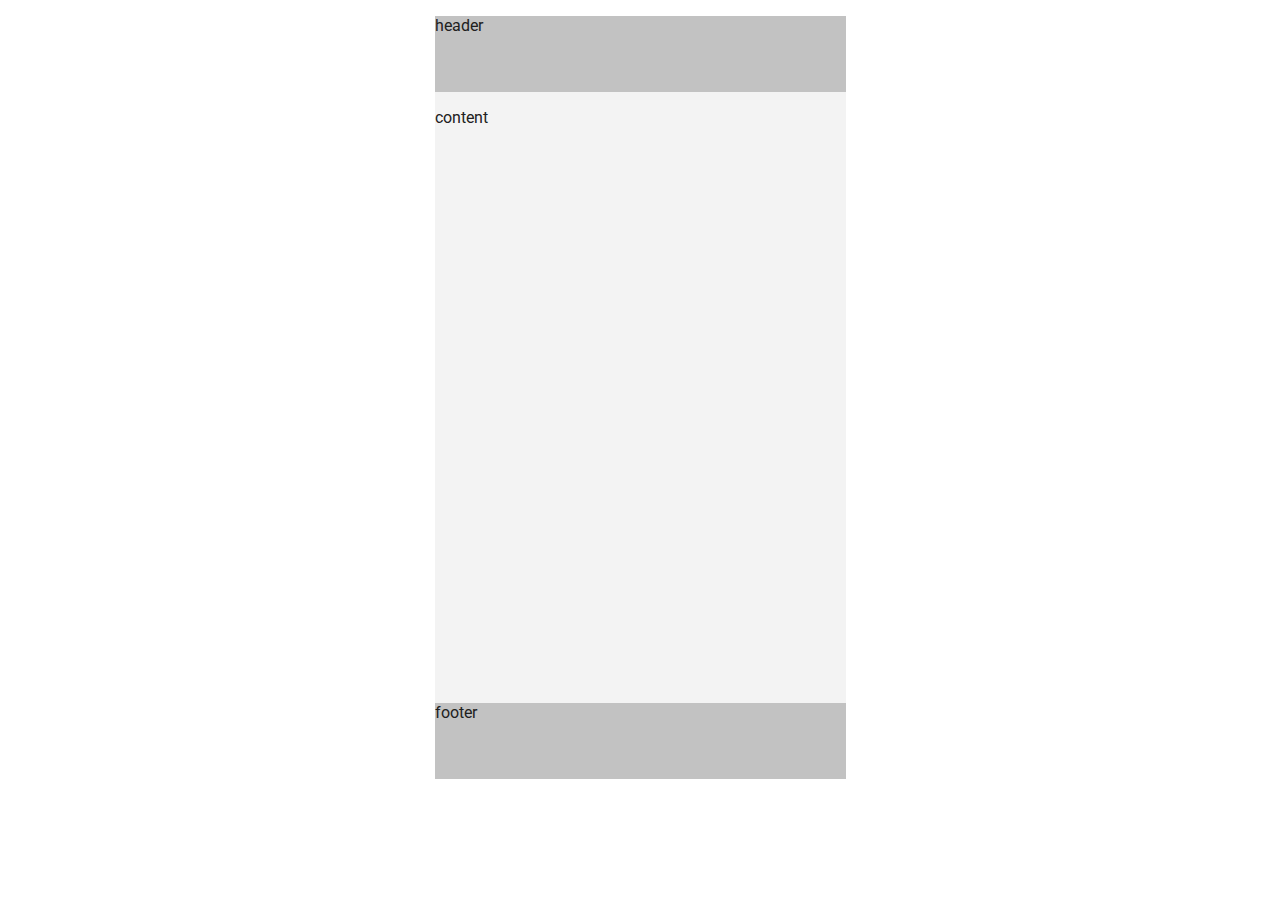
==== index.html @ afb2b791 "set up mobile dimensions" ====
<!DOCTYPE html>
<html>
<head>
  <title>Final Project</title>
  <link rel="preconnect" href="https://fonts.gstatic.com">
  <link href="https://fonts.googleapis.com/css2?family=Roboto:ital,wght@0,400;0,700;1,400;1,700&display=swap" rel="stylesheet">
  <link href="css/style.css" rel="stylesheet" type="text/css">
  <meta name="viewport" content="width=device-width, initial-scale=1.0">
</head>


<body>
<div class="main">



<!-- ***HEADER*** -->



<header class="header">
  <p>header</p>
</header>



<!-- ***CONTENT*** -->



<div class="content">
  <p>content</p>
</div>



<!-- ***FOOTER*** -->



<footer class="footer">
  <p>footer</p>
</footer>



</div>
</body>
</html>
---- css/style.css ----
body{
    margin: 0;
    padding: 0;
}
p{
    font-family: 'Roboto', sans-serif;
    font-size: 16px;
    font-weight: 400;
    color:#202020;
}
h1{
    font-family: 'Roboto', sans-serif;
    font-size: 42px;
    font-weight: 700;
    color:#202020;
}
h2{
    font-family: 'Roboto', sans-serif;
    font-weight: 700;
    font-size: 32px;
    color:#202020;
}
h3{
    font-family: 'Roboto', sans-serif;
    font-size: 24px;
    font-weight: 700;
    color:#202020;
}

/* ***SECTION*** */

.main{
    width: 411px;
    height: 731px;
    margin: auto;
    background-color:#F3F3F3;
}

/* ***HEADER*** */

.header{
    height: 76px;
    background-color:#c2c2c2;
}

/* ***CONTENT*** */
.content{
    height: 579px;
}

/* ***FOOTER*** */

.footer{     
    /* position: sticky; 
    bottom: 0; */
    height: 76px;
    background-color:#c2c2c2;
}
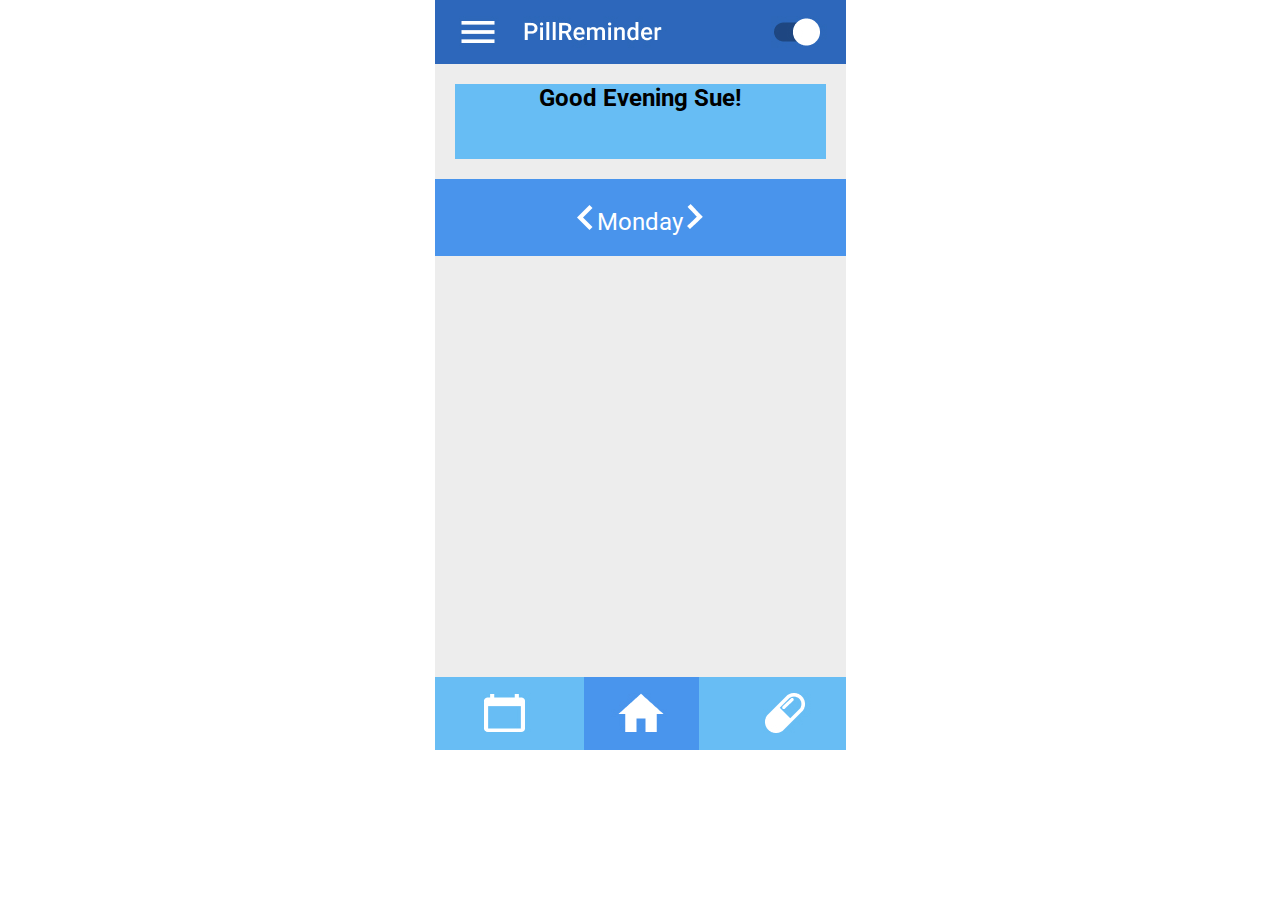
==== commit 147a2ef3: "populate code" ====
--- a/index.html
+++ b/index.html
@@ -3,7 +3,7 @@
 <head>
   <title>Final Project</title>
   <link rel="preconnect" href="https://fonts.gstatic.com">
-  <link href="https://fonts.googleapis.com/css2?family=Roboto:ital,wght@0,400;0,700;1,400;1,700&display=swap" rel="stylesheet">
+  <link href="https://fonts.googleapis.com/css2?family=Roboto:wght@400;500;700&display=swap" rel="stylesheet">
   <link href="css/style.css" rel="stylesheet" type="text/css">
   <meta name="viewport" content="width=device-width, initial-scale=1.0">
 </head>
@@ -19,7 +19,7 @@
 
 
 <header class="header">
-  <p>header</p>
+  <img src="assets/header.jpg" alt="header">
 </header>
 
 
@@ -29,7 +29,12 @@
 
 
 <div class="content">
-  <p>content</p>
+  <div class="greeting"><h1>Good Evening Sue!</h1></div>
+  <div class="day">
+    <img class="day_parts" src="assets/arrow_left.png" alt="arrow">
+    <h1 class="day_parts">Monday</h1>
+    <img class="day_parts" src="assets/arrow_right.png" alt="arrow">
+  </div>
 </div>
 
 
@@ -39,7 +44,7 @@
 
 
 <footer class="footer">
-  <p>footer</p>
+  <img src="assets/bot_nav.jpg" alt="navigation">
 </footer>
 
 
--- a/css/style.css
+++ b/css/style.css
@@ -10,21 +10,21 @@
 }
 h1{
     font-family: 'Roboto', sans-serif;
-    font-size: 42px;
+    font-size: 24px;
     font-weight: 700;
-    color:#202020;
+    color:#000;
 }
 h2{
     font-family: 'Roboto', sans-serif;
-    font-weight: 700;
+    font-weight: 500;
     font-size: 32px;
     color:#202020;
 }
 h3{
     font-family: 'Roboto', sans-serif;
     font-size: 24px;
-    font-weight: 700;
-    color:#202020;
+    font-weight: 400;
+    color:#000;
 }
 
 /* ***SECTION*** */
@@ -33,26 +33,48 @@
     width: 411px;
     height: 731px;
     margin: auto;
-    background-color:#F3F3F3;
+    background-color:#EDEDED;
 }
 
 /* ***HEADER*** */
 
 .header{
-    height: 76px;
+    height: 64px;
     background-color:#c2c2c2;
 }
 
 /* ***CONTENT*** */
+
 .content{
-    height: 579px;
+    height: 593px;
+}
+.greeting{
+    height: 75px;
+    margin: 20px;
+    padding-top: 0px;
+    text-align: center;
+    background-color:#67BDF4;
+}
+.day h1{
+    margin-bottom: 5px;
+}
+.day img{
+    padding-top: 5px;
+}
+.day{
+    padding: 20px 0px 20px 0px;
+    text-align: center;
+    background-color:#4994EC;
+}
+.day_parts{
+    color:#fff;
+    font-weight: 400;
+    display: inline;
 }
 
 /* ***FOOTER*** */
 
-.footer{     
-    /* position: sticky; 
-    bottom: 0; */
-    height: 76px;
+.footer{
+    height: 73px;
     background-color:#c2c2c2;
 }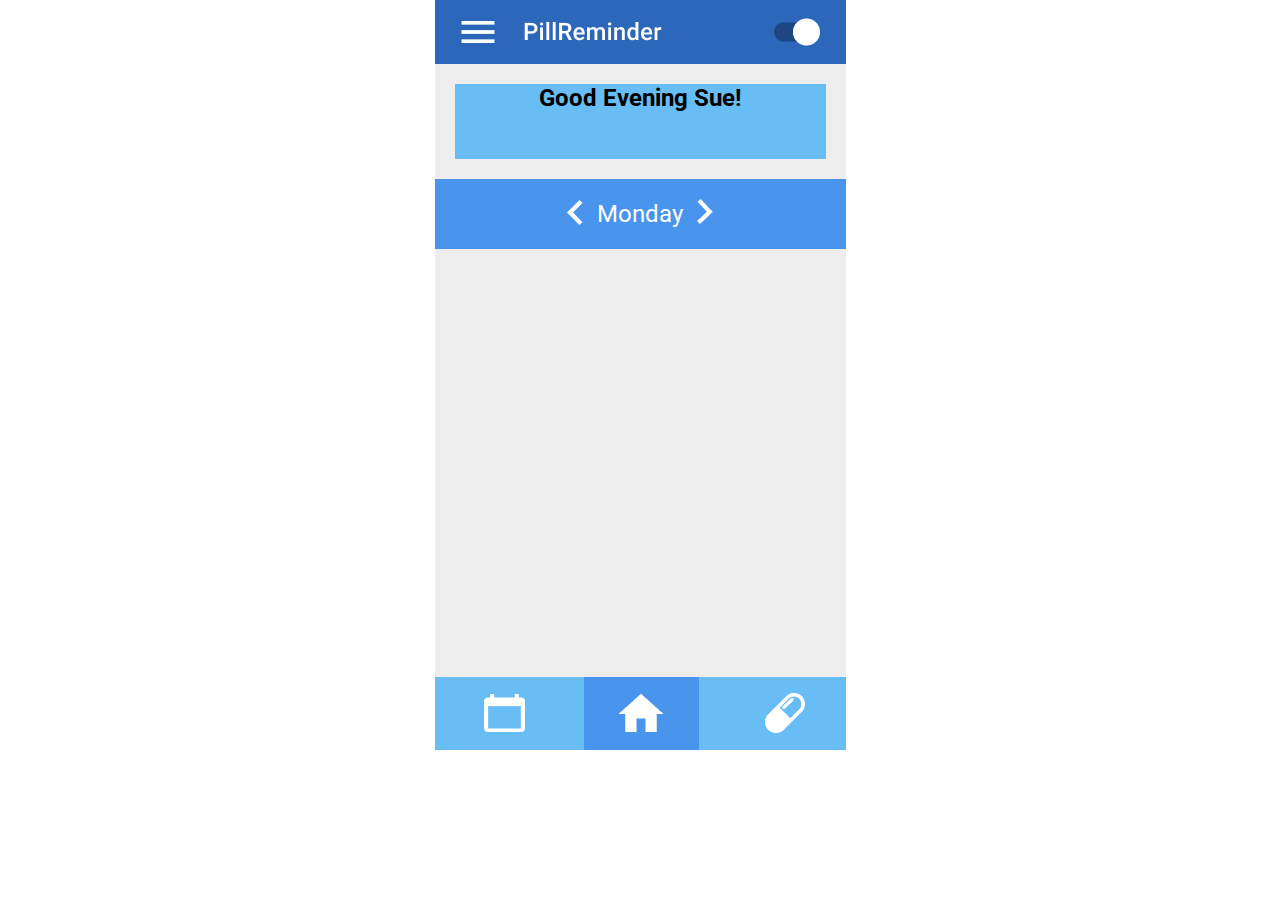
==== commit 86b54ab3: "fixed Monday bar" ====
--- a/index.html
+++ b/index.html
@@ -31,9 +31,9 @@
 <div class="content">
   <div class="greeting"><h1>Good Evening Sue!</h1></div>
   <div class="day">
-    <img class="day_parts" src="assets/arrow_left.png" alt="arrow">
-    <h1 class="day_parts">Monday</h1>
-    <img class="day_parts" src="assets/arrow_right.png" alt="arrow">
+    <div class="day_parts"><img src="assets/arrow_left.png" alt="arrow"></div>
+    <div class="day_parts"><h1>Monday</h1></div>
+    <div class="day_parts"><img src="assets/arrow_right.png" alt="arrow"></div>
   </div>
 </div>
 
--- a/css/style.css
+++ b/css/style.css
@@ -55,20 +55,24 @@
     text-align: center;
     background-color:#67BDF4;
 }
-.day h1{
-    margin-bottom: 5px;
-}
-.day img{
-    padding-top: 5px;
-}
 .day{
     padding: 20px 0px 20px 0px;
     text-align: center;
     background-color:#4994EC;
 }
 .day_parts{
+    display: inline;
+    vertical-align: middle;
+}
+.day_parts img{
+    display: inline;
+}
+.day_parts h1{
     color:#fff;
     font-weight: 400;
+    padding-bottom: 4px;
+    padding-left: 10px;
+    padding-right: 10px;
     display: inline;
 }
 
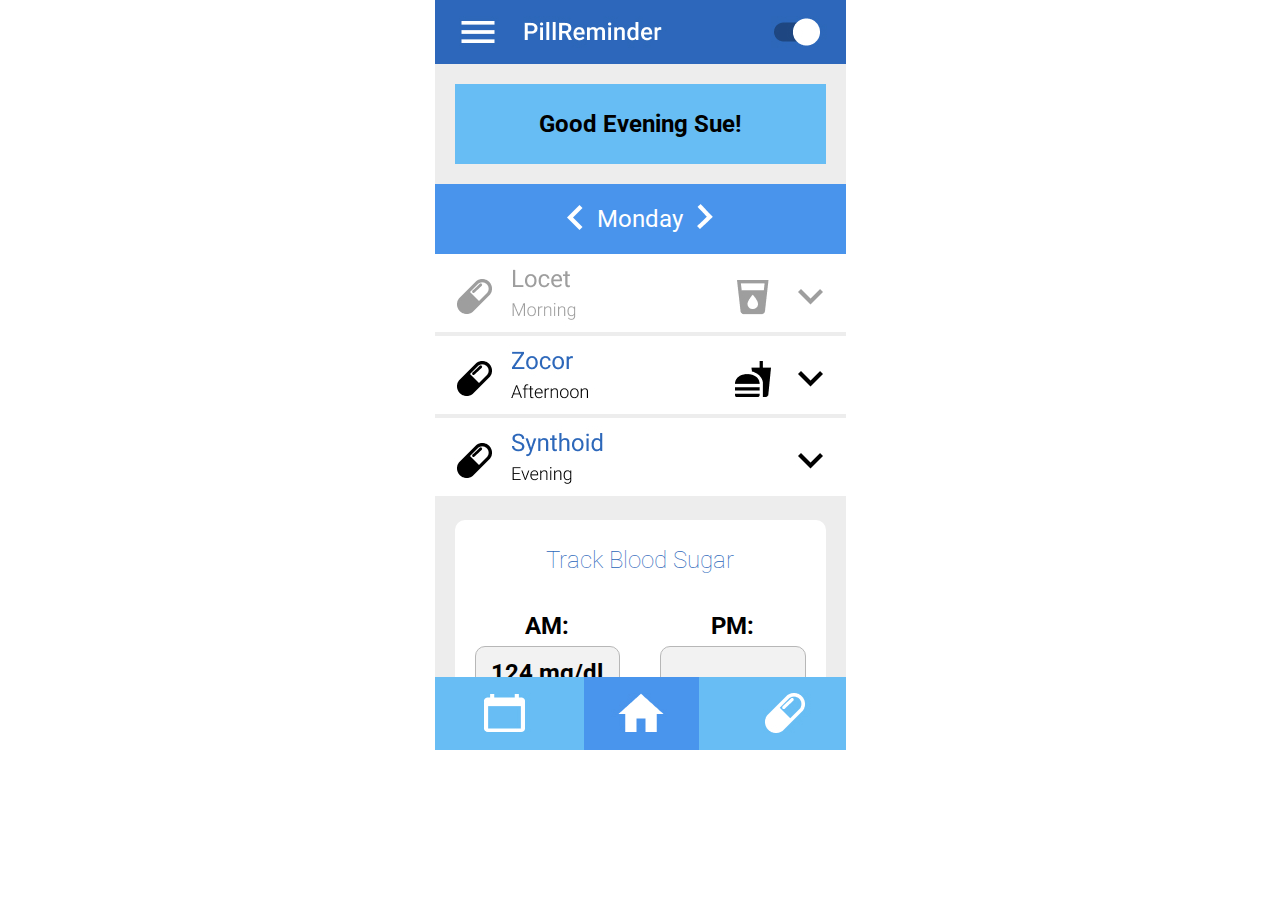
==== commit 69891e04: "homepage built out" ====
--- a/index.html
+++ b/index.html
@@ -35,6 +35,22 @@
     <div class="day_parts"><h1>Monday</h1></div>
     <div class="day_parts"><img src="assets/arrow_right.png" alt="arrow"></div>
   </div>
+  <div>
+    <img src="assets/med1.jpg" alt="medication">
+    <img src="assets/med2.jpg" alt="medication">
+    <img src="assets/med3.jpg" alt="medication">
+  </div>
+  <div class="blood">
+    <h1 class="title">Track Blood Sugar</h1>
+    <div class="time_left">
+      <h1>AM:</h1>
+      <div class="box"><h1>124 mg/dl</h1></div>
+    </div>
+    <div class="time_right">
+      <h1>PM:</h1>
+      <div class="box"><h1 class="hideme">124 mg/dl</h1></div>
+    </div>
+  </div>
 </div>
 
 
--- a/css/style.css
+++ b/css/style.css
@@ -49,9 +49,8 @@
     height: 593px;
 }
 .greeting{
-    height: 75px;
     margin: 20px;
-    padding-top: 0px;
+    padding: 10px 0px 10px 0px;
     text-align: center;
     background-color:#67BDF4;
 }
@@ -75,10 +74,52 @@
     padding-right: 10px;
     display: inline;
 }
+.blood{
+    height: 300px;
+    border-radius: 10px;
+    margin: 20px;
+    padding: 10px 0px 10px 0px;
+    text-align: center;
+    background-color:#fff;
+}
+.title{
+    padding-bottom: 20px;
+    font-weight: 100;
+    color: #2C67BA;
+}
+.time_left{
+    font-weight: 300;
+    width: 50%;
+    text-align: center;
+    float: left;
+}
+.time_right{
+    font-weight: 300;
+    width: 50%;
+    text-align: center;
+    float: right;
+}
+.time_left h1{
+    line-height: 0px;
+}
+.time_right h1{
+    line-height: 0px;
+}
+.box{
+    margin: 20px 20px 0px 20px;
+    padding: 10px 0px 10px 0px;
+    border-radius: 10px;
+    background-color:#F2F2F2;
+    border: 1px solid #b7b7b7;
+}
+.hideme{
+    color: #f2f2f2;
+}
 
 /* ***FOOTER*** */
 
 .footer{
+    position: fixed;
     height: 73px;
     background-color:#c2c2c2;
 }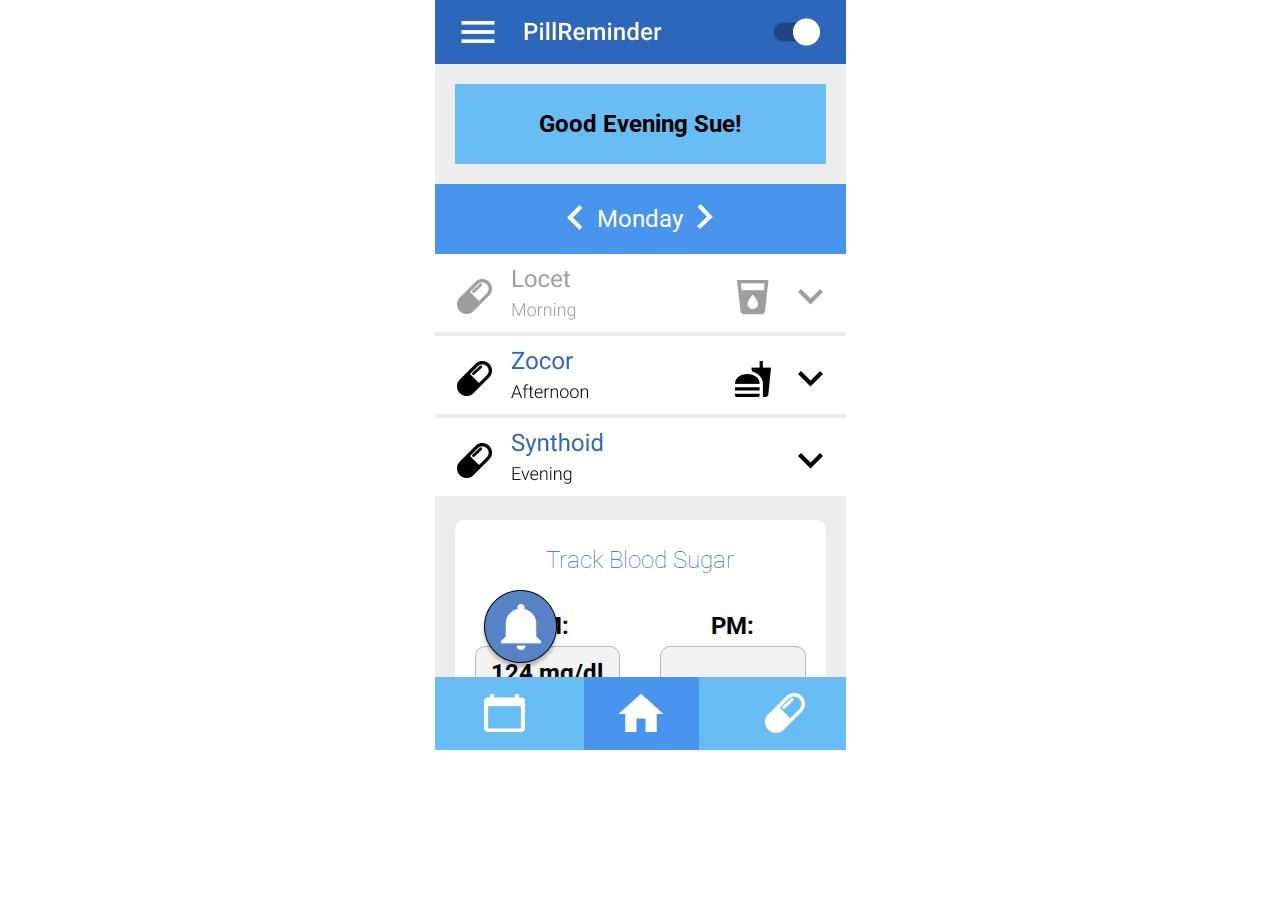
==== commit 0c7d2c66: "link to calendar" ====
--- a/index.html
+++ b/index.html
@@ -29,6 +29,7 @@
 
 
 <div class="content">
+  <div class="notification"><img src="assets/notification.png" alt="notification button"></div>
   <div class="greeting"><h1>Good Evening Sue!</h1></div>
   <div class="day">
     <div class="day_parts"><img src="assets/arrow_left.png" alt="arrow"></div>
@@ -49,6 +50,7 @@
     <div class="time_right">
       <h1>PM:</h1>
       <div class="box"><h1 class="hideme">124 mg/dl</h1></div>
+      
     </div>
   </div>
 </div>
@@ -60,7 +62,7 @@
 
 
 <footer class="footer">
-  <img src="assets/bot_nav.jpg" alt="navigation">
+  <a href="calendar.html"><img src="assets/bot_nav.jpg" alt="navigation"></a>
 </footer>
 
 
--- a/css/style.css
+++ b/css/style.css
@@ -115,6 +115,11 @@
 .hideme{
     color: #f2f2f2;
 }
+.notification{
+    position: fixed;
+    top: 590px;
+    left: calc(100% - 800px);
+}
 
 /* ***FOOTER*** */
 
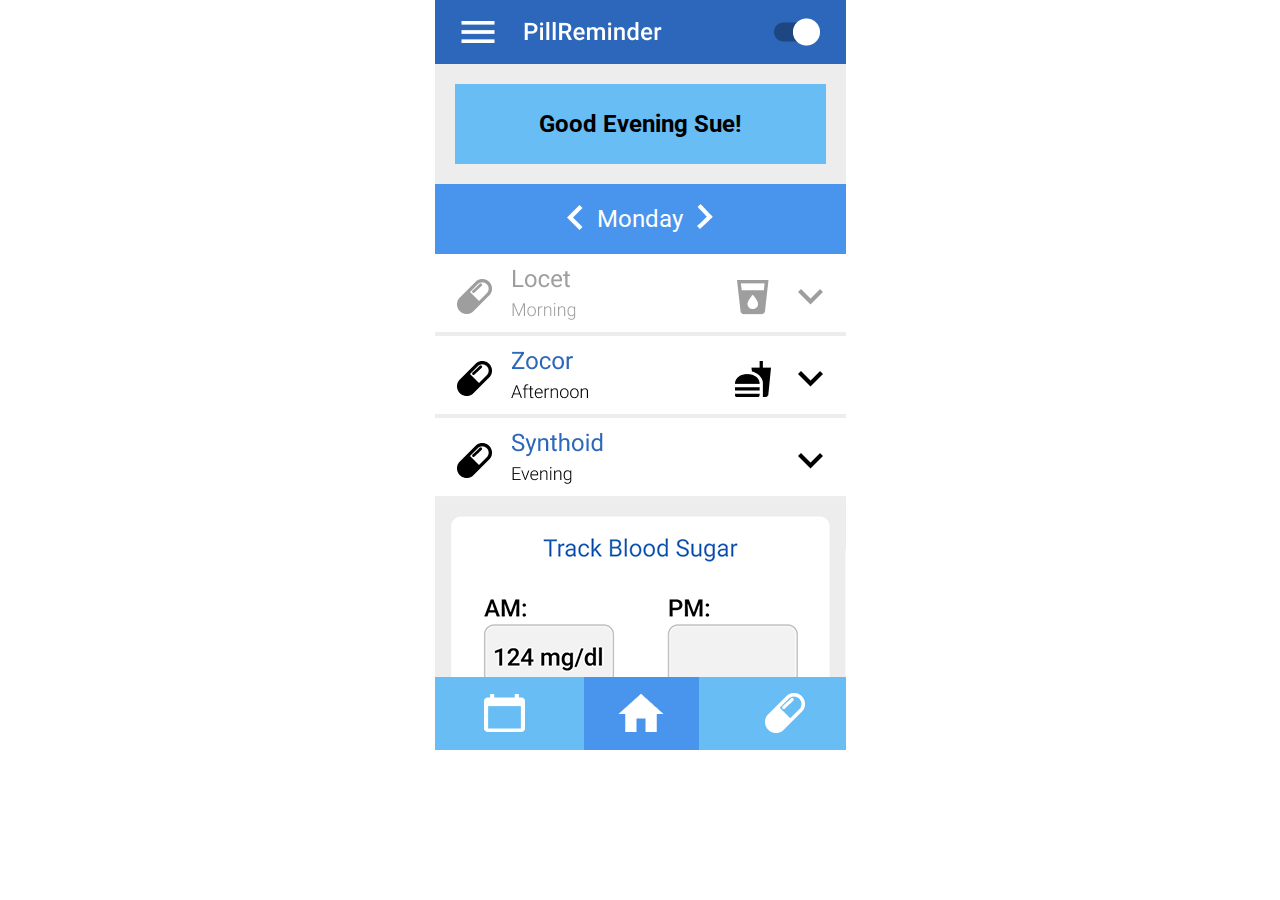
==== commit bfb642d8: "tweaked cal link" ====
--- a/index.html
+++ b/index.html
@@ -27,9 +27,8 @@
 <!-- ***CONTENT*** -->
 
 
-
+<!-- <div class="notification"><img src="assets/notification.png" alt="notification button"></div> -->
 <div class="content">
-  <div class="notification"><img src="assets/notification.png" alt="notification button"></div>
   <div class="greeting"><h1>Good Evening Sue!</h1></div>
   <div class="day">
     <div class="day_parts"><img src="assets/arrow_left.png" alt="arrow"></div>
@@ -41,18 +40,7 @@
     <img src="assets/med2.jpg" alt="medication">
     <img src="assets/med3.jpg" alt="medication">
   </div>
-  <div class="blood">
-    <h1 class="title">Track Blood Sugar</h1>
-    <div class="time_left">
-      <h1>AM:</h1>
-      <div class="box"><h1>124 mg/dl</h1></div>
-    </div>
-    <div class="time_right">
-      <h1>PM:</h1>
-      <div class="box"><h1 class="hideme">124 mg/dl</h1></div>
-      
-    </div>
-  </div>
+  <img src="assets/blood.jpg" alt="blood sugar tracker">
 </div>
 
 
@@ -62,7 +50,7 @@
 
 
 <footer class="footer">
-  <a href="calendar.html"><img src="assets/bot_nav.jpg" alt="navigation"></a>
+  <a href="calender.html"><img src="assets/bot_nav.jpg" alt="navigation"></a>
 </footer>
 
 
--- a/css/style.css
+++ b/css/style.css
@@ -74,57 +74,14 @@
     padding-right: 10px;
     display: inline;
 }
-.blood{
-    height: 300px;
-    border-radius: 10px;
-    margin: 20px;
-    padding: 10px 0px 10px 0px;
-    text-align: center;
-    background-color:#fff;
-}
-.title{
-    padding-bottom: 20px;
-    font-weight: 100;
-    color: #2C67BA;
-}
-.time_left{
-    font-weight: 300;
-    width: 50%;
-    text-align: center;
-    float: left;
-}
-.time_right{
-    font-weight: 300;
-    width: 50%;
-    text-align: center;
-    float: right;
-}
-.time_left h1{
-    line-height: 0px;
-}
-.time_right h1{
-    line-height: 0px;
-}
-.box{
-    margin: 20px 20px 0px 20px;
-    padding: 10px 0px 10px 0px;
-    border-radius: 10px;
-    background-color:#F2F2F2;
-    border: 1px solid #b7b7b7;
-}
-.hideme{
-    color: #f2f2f2;
-}
 .notification{
     position: fixed;
-    top: 590px;
-    left: calc(100% - 800px);
 }
 
 /* ***FOOTER*** */
 
 .footer{
-    position: fixed;
     height: 73px;
+    margin-bottom: 20px;
     background-color:#c2c2c2;
 }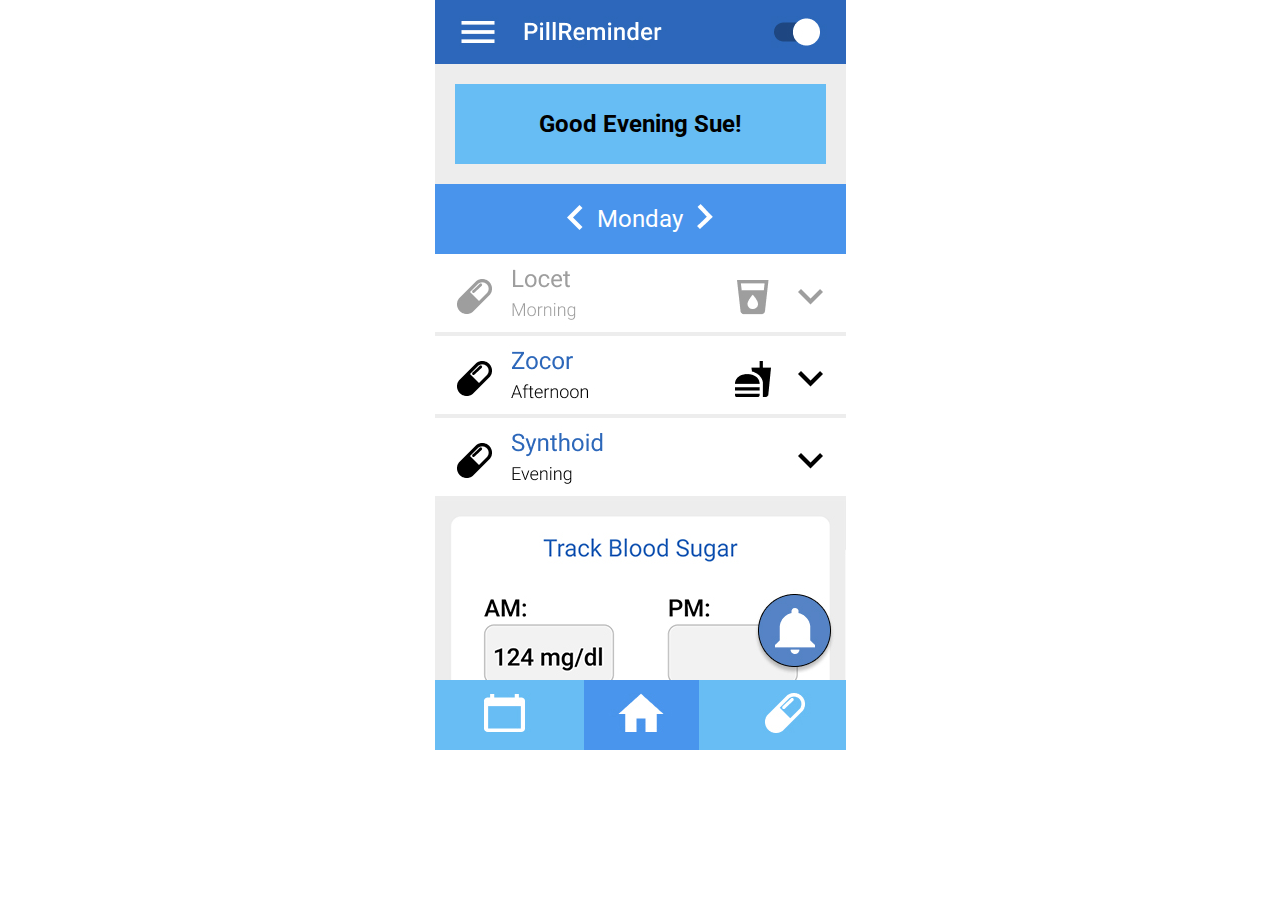
==== commit af50a748: "notification and cal btns fixed" ====
--- a/index.html
+++ b/index.html
@@ -27,7 +27,7 @@
 <!-- ***CONTENT*** -->
 
 
-<!-- <div class="notification"><img src="assets/notification.png" alt="notification button"></div> -->
+
 <div class="content">
   <div class="greeting"><h1>Good Evening Sue!</h1></div>
   <div class="day">
@@ -40,7 +40,7 @@
     <img src="assets/med2.jpg" alt="medication">
     <img src="assets/med3.jpg" alt="medication">
   </div>
-  <img src="assets/blood.jpg" alt="blood sugar tracker">
+  <a href="https://clianx037.github.io/CL_UX_UI_Final_Project/"><img src="assets/blood2.jpg" alt="blood sugar tracker"></a>
 </div>
 
 
@@ -50,7 +50,8 @@
 
 
 <footer class="footer">
-  <a href="calender.html"><img src="assets/bot_nav.jpg" alt="navigation"></a>
+  <a href="calender.html"><img class="ft_left" src="assets/cal.jpg" alt="navigation"></a>
+  <img class="ft_right" src="assets/therest.jpg" alt="navigation">
 </footer>
 
 
--- a/css/style.css
+++ b/css/style.css
@@ -76,12 +76,14 @@
 }
 .notification{
     position: fixed;
+    left: 100px;
 }
 
 /* ***FOOTER*** */
 
-.footer{
-    height: 73px;
-    margin-bottom: 20px;
-    background-color:#c2c2c2;
+.ft_left{
+    float: left;
+}
+.ft_right{
+    float: right;
 }